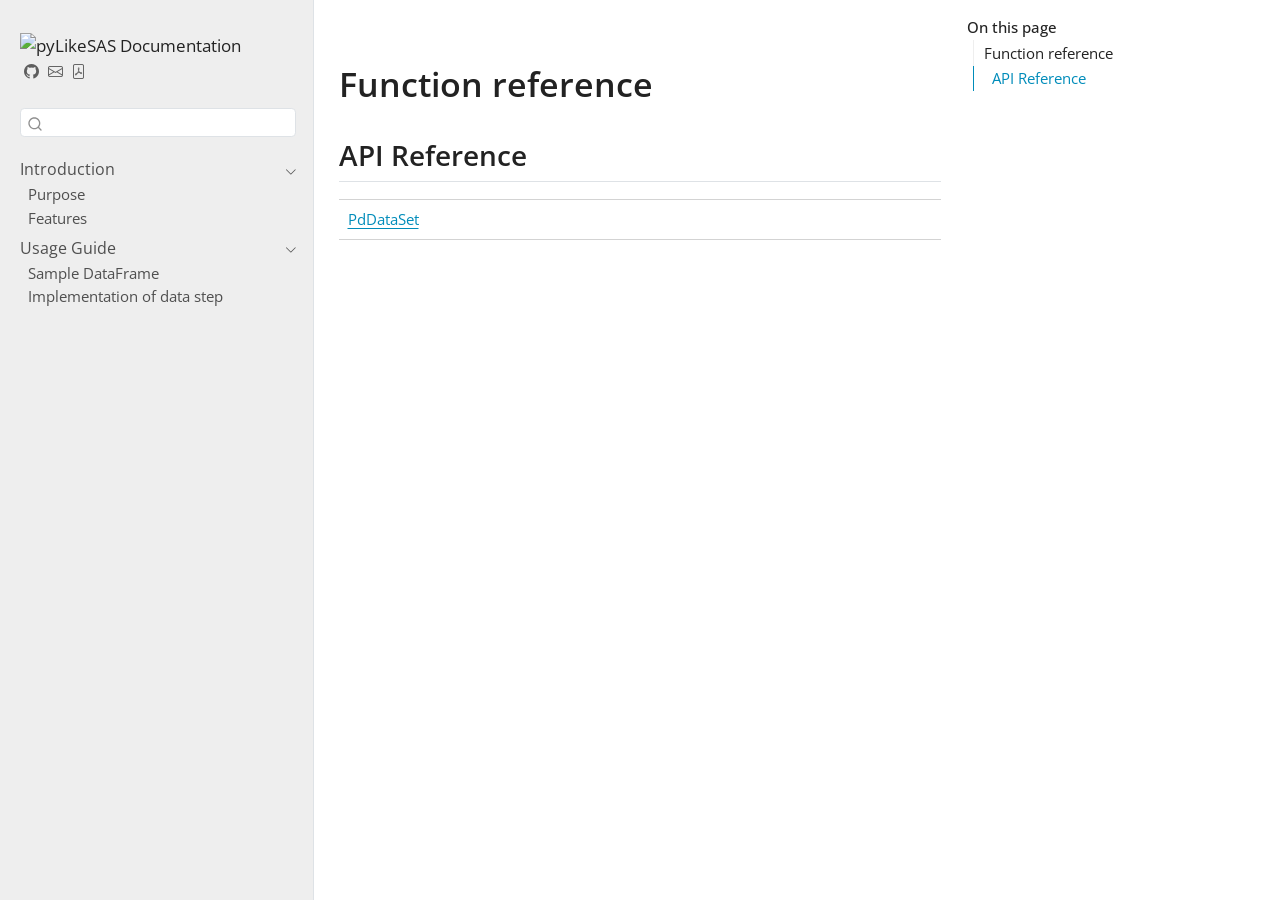
==== docs/reference/index.html @ 1b41780c "added /docs to comply with setting of gh pages" ====
<!DOCTYPE html>
<html xmlns="http://www.w3.org/1999/xhtml" lang="en" xml:lang="en"><head>

<meta charset="utf-8">
<meta name="generator" content="quarto-1.9.36">

<meta name="viewport" content="width=device-width, initial-scale=1.0, user-scalable=yes">


<title>index</title>
<style>
/* Default styles provided by pandoc.
** See https://pandoc.org/MANUAL.html#variables-for-html for config info.
*/
code{white-space: pre-wrap;}
span.smallcaps{font-variant: small-caps;}
div.columns{display: flex; gap: min(4vw, 1.5em);}
div.column{flex: auto; overflow-x: auto;}
div.hanging-indent{margin-left: 1.5em; text-indent: -1.5em;}
ul.task-list{list-style: none;}
ul.task-list li input[type="checkbox"] {
  width: 0.8em;
  margin: 0 0.8em 0.2em -1em; /* quarto-specific, see https://github.com/quarto-dev/quarto-cli/issues/4556 */ 
  vertical-align: middle;
}
</style>


<script src="../site_libs/quarto-nav/quarto-nav.js"></script>
<script src="../site_libs/quarto-nav/headroom.min.js"></script>
<script src="../site_libs/clipboard/clipboard.min.js"></script>
<script src="../site_libs/quarto-search/autocomplete.umd.js"></script>
<script src="../site_libs/quarto-search/fuse.min.js"></script>
<script src="../site_libs/quarto-search/quarto-search.js"></script>
<meta name="quarto:offset" content="../">
<script src="../site_libs/quarto-html/quarto.js" type="module"></script>
<script src="../site_libs/quarto-html/tabsets/tabsets.js" type="module"></script>
<script src="../site_libs/quarto-html/popper.min.js"></script>
<script src="../site_libs/quarto-html/tippy.umd.min.js"></script>
<script src="../site_libs/quarto-html/anchor.min.js"></script>
<link href="../site_libs/quarto-html/tippy.css" rel="stylesheet">
<link href="../site_libs/quarto-html/quarto-syntax-highlighting-6b946396810233e5ce30c40e93c9c235.css" rel="stylesheet" id="quarto-text-highlighting-styles">
<script src="../site_libs/bootstrap/bootstrap.min.js"></script>
<link href="../site_libs/bootstrap/bootstrap-icons.css" rel="stylesheet">
<link href="../site_libs/bootstrap/bootstrap-2acffc712711a44db399ac0c8c49660f.min.css" rel="stylesheet" append-hash="true" id="quarto-bootstrap" data-mode="light">
<script id="quarto-search-options" type="application/json">{
  "location": "sidebar",
  "copy-button": false,
  "collapse-after": 3,
  "panel-placement": "start",
  "type": "textbox",
  "limit": 50,
  "keyboard-shortcut": [
    "f",
    "/",
    "s"
  ],
  "show-item-context": false,
  "language": {
    "search-no-results-text": "No results",
    "search-matching-documents-text": "matching documents",
    "search-copy-link-title": "Copy link to search",
    "search-hide-matches-text": "Hide additional matches",
    "search-more-match-text": "more match in this document",
    "search-more-matches-text": "more matches in this document",
    "search-clear-button-title": "Clear",
    "search-text-placeholder": "",
    "search-detached-cancel-button-title": "Cancel",
    "search-submit-button-title": "Submit",
    "search-label": "Search"
  }
}</script>


<link rel="stylesheet" href="../styles.css">
</head>

<body class="nav-sidebar docked quarto-light">

<div id="quarto-search-results"></div>
  <header id="quarto-header" class="headroom fixed-top">
  <nav class="quarto-secondary-nav">
    <div class="container-fluid d-flex">
      <button type="button" class="quarto-btn-toggle btn" data-bs-toggle="collapse" role="button" data-bs-target=".quarto-sidebar-collapse-item" aria-controls="quarto-sidebar" aria-expanded="false" aria-label="Toggle sidebar navigation" onclick="if (window.quartoToggleHeadroom) { window.quartoToggleHeadroom(); }">
        <i class="bi bi-layout-text-sidebar-reverse"></i>
      </button>
        <nav class="quarto-page-breadcrumbs" aria-label="breadcrumb"><ol class="breadcrumb"></ol></nav>
        <a class="flex-grow-1" role="navigation" data-bs-toggle="collapse" data-bs-target=".quarto-sidebar-collapse-item" aria-controls="quarto-sidebar" aria-expanded="false" aria-label="Toggle sidebar navigation" onclick="if (window.quartoToggleHeadroom) { window.quartoToggleHeadroom(); }">      
        </a>
      <button type="button" class="btn quarto-search-button" aria-label="Search" onclick="window.quartoOpenSearch();">
        <i class="bi bi-search"></i>
      </button>
    </div>
  </nav>
</header>
<!-- content -->
<div id="quarto-content" class="quarto-container page-columns page-rows-contents page-layout-full">
<!-- sidebar -->
  <nav id="quarto-sidebar" class="sidebar collapse collapse-horizontal quarto-sidebar-collapse-item sidebar-navigation docked overflow-auto">
    <div class="pt-lg-2 mt-2 text-left sidebar-header">
      <a href="../index.html" class="sidebar-logo-link">
      <img src="../images/pyLikeSAS_logo.png" alt="pyLikeSAS Documentation" class="sidebar-logo light-content py-0 d-lg-inline d-none">
      <img src="../images/pyLikeSAS_logo.png" alt="pyLikeSAS Documentation" class="sidebar-logo dark-content py-0 d-lg-inline d-none">
      </a>
      <div class="sidebar-tools-main tools-wide">
    <a href="https://github.com/PulpanJ/pyLikeSAS" title="" class="quarto-navigation-tool px-1" aria-label=""><i class="bi bi-github"></i></a>
    <a href="mailto:pulpanj@volny.cz" title="" class="quarto-navigation-tool px-1" aria-label=""><i class="bi bi-envelope"></i></a>
    <a href="../mybook.pdf" title="" class="quarto-navigation-tool px-1" aria-label=""><i class="bi bi-file-pdf"></i></a>
</div>
      </div>
        <div class="mt-2 flex-shrink-0 align-items-center">
        <div class="sidebar-search">
        <div id="quarto-search" class="" title="Search"></div>
        </div>
        </div>
    <div class="sidebar-menu-container"> 
    <ul class="list-unstyled mt-1">
        <li class="sidebar-item sidebar-item-section">
      <div class="sidebar-item-container"> 
            <a href="../index.html" class="sidebar-item-text sidebar-link">
 <span class="menu-text">Introduction</span></a>
          <a class="sidebar-item-toggle text-start" data-bs-toggle="collapse" data-bs-target="#" role="navigation" aria-expanded="true" aria-label="Toggle section">
            <i class="bi bi-chevron-right ms-2"></i>
          </a> 
      </div>
      <ul id="" class="collapse list-unstyled sidebar-section depth1 show">  
          <li class="sidebar-item">
  <div class="sidebar-item-container"> 
  <a href="../Purpose.html" class="sidebar-item-text sidebar-link">
 <span class="menu-text">Purpose</span></a>
  </div>
</li>
          <li class="sidebar-item">
  <div class="sidebar-item-container"> 
  <a href="../pyLikeSAS.html" class="sidebar-item-text sidebar-link">
 <span class="menu-text">Features</span></a>
  </div>
</li>
      </ul>
  </li>
        <li class="sidebar-item sidebar-item-section">
      <div class="sidebar-item-container"> 
            <a class="sidebar-item-text sidebar-link text-start" data-bs-toggle="collapse" data-bs-target="#quarto-sidebar-section-1" role="navigation" aria-expanded="true">
 <span class="menu-text">Usage Guide</span></a>
          <a class="sidebar-item-toggle text-start" data-bs-toggle="collapse" data-bs-target="#quarto-sidebar-section-1" role="navigation" aria-expanded="true" aria-label="Toggle section">
            <i class="bi bi-chevron-right ms-2"></i>
          </a> 
      </div>
      <ul id="quarto-sidebar-section-1" class="collapse list-unstyled sidebar-section depth1 show">  
          <li class="sidebar-item">
  <div class="sidebar-item-container"> 
  <a href="../SampleDataFrame.html" class="sidebar-item-text sidebar-link">
 <span class="menu-text">Sample DataFrame</span></a>
  </div>
</li>
          <li class="sidebar-item">
  <div class="sidebar-item-container"> 
  <a href="../Implementationsofdatastep.html" class="sidebar-item-text sidebar-link">
 <span class="menu-text">Implementation of data step</span></a>
  </div>
</li>
      </ul>
  </li>
    </ul>
    </div>
</nav>
<div id="quarto-sidebar-glass" class="quarto-sidebar-collapse-item" data-bs-toggle="collapse" data-bs-target=".quarto-sidebar-collapse-item"></div>
<!-- margin-sidebar -->
    <div id="quarto-margin-sidebar" class="sidebar margin-sidebar">
        <nav id="TOC" role="doc-toc" class="toc-active" data-toc-expanded="-1">
    <h2 id="toc-title">On this page</h2>
   
  <ul>
  <li><a href="#function-reference" id="toc-function-reference" class="nav-link active" data-scroll-target="#function-reference">Function reference</a>
  <ul>
  <li><a href="#api-reference" id="toc-api-reference" class="nav-link" data-scroll-target="#api-reference">API Reference</a></li>
  </ul></li>
  </ul>
</nav>
    </div>
<!-- main -->
<main class="content column-body" id="quarto-document-content"><header id="title-block-header" class="quarto-title-block"></header>




<section id="function-reference" class="level1 doc doc-index">
<h1 class="doc doc-index">Function reference</h1>
<section id="api-reference" class="level2">
<h2 class="anchored" data-anchor-id="api-reference">API Reference</h2>
<table class="caption-top table">
<tbody>
<tr class="odd">
<td><a href="../reference/PdDataSet.html#pyLikeSAS.PdDataSet">PdDataSet</a></td>
<td></td>
</tr>
</tbody>
</table>


</section>
</section>

<a onclick="window.scrollTo(0, 0); return false;" role="button" id="quarto-back-to-top"><i class="bi bi-arrow-up"></i> Back to top</a></main> <!-- /main -->
<script id="quarto-html-after-body" type="application/javascript">
  window.document.addEventListener("DOMContentLoaded", function (event) {
    const icon = "";
    const anchorJS = new window.AnchorJS();
    anchorJS.options = {
      placement: 'right',
      icon: icon
    };
    anchorJS.add('.anchored');
    const isCodeAnnotation = (el) => {
      for (const clz of el.classList) {
        if (clz.startsWith('code-annotation-')) {                     
          return true;
        }
      }
      return false;
    }
    const onCopySuccess = function(e) {
      // button target
      const button = e.trigger;
      // don't keep focus
      button.blur();
      // flash "checked"
      button.classList.add('code-copy-button-checked');
      var currentTitle = button.getAttribute("title");
      button.setAttribute("title", "Copied!");
      let tooltip;
      if (window.bootstrap) {
        button.setAttribute("data-bs-toggle", "tooltip");
        button.setAttribute("data-bs-placement", "left");
        button.setAttribute("data-bs-title", "Copied!");
        tooltip = new bootstrap.Tooltip(button, 
          { trigger: "manual", 
            customClass: "code-copy-button-tooltip",
            offset: [0, -8]});
        tooltip.show();    
      }
      setTimeout(function() {
        if (tooltip) {
          tooltip.hide();
          button.removeAttribute("data-bs-title");
          button.removeAttribute("data-bs-toggle");
          button.removeAttribute("data-bs-placement");
        }
        button.setAttribute("title", currentTitle);
        button.classList.remove('code-copy-button-checked');
      }, 1000);
      // clear code selection
      e.clearSelection();
    }
    const getTextToCopy = function(trigger) {
      const outerScaffold = trigger.parentElement.cloneNode(true);
      const codeEl = outerScaffold.querySelector('code');
      for (const childEl of codeEl.children) {
        if (isCodeAnnotation(childEl)) {
          childEl.remove();
        }
      }
      return codeEl.innerText;
    }
    const clipboard = new window.ClipboardJS('.code-copy-button:not([data-in-quarto-modal])', {
      text: getTextToCopy
    });
    clipboard.on('success', onCopySuccess);
    if (window.document.getElementById('quarto-embedded-source-code-modal')) {
      const clipboardModal = new window.ClipboardJS('.code-copy-button[data-in-quarto-modal]', {
        text: getTextToCopy,
        container: window.document.getElementById('quarto-embedded-source-code-modal')
      });
      clipboardModal.on('success', onCopySuccess);
    }
      var localhostRegex = new RegExp(/^(?:http|https):\/\/localhost\:?[0-9]*\//);
      var mailtoRegex = new RegExp(/^mailto:/);
        var filterRegex = new RegExp('/' + window.location.host + '/');
      var isInternal = (href) => {
          return filterRegex.test(href) || localhostRegex.test(href) || mailtoRegex.test(href);
      }
      // Inspect non-navigation links and adorn them if external
     var links = window.document.querySelectorAll('a[href]:not(.nav-link):not(.navbar-brand):not(.toc-action):not(.sidebar-link):not(.sidebar-item-toggle):not(.pagination-link):not(.no-external):not([aria-hidden]):not(.dropdown-item):not(.quarto-navigation-tool):not(.about-link)');
      for (var i=0; i<links.length; i++) {
        const link = links[i];
        if (!isInternal(link.href)) {
          // undo the damage that might have been done by quarto-nav.js in the case of
          // links that we want to consider external
          if (link.dataset.originalHref !== undefined) {
            link.href = link.dataset.originalHref;
          }
            // target, if specified
            link.setAttribute("target", "_blank");
            if (link.getAttribute("rel") === null) {
              link.setAttribute("rel", "noopener");
            }
            // default icon
            link.classList.add("external");
        }
      }
    function tippyHover(el, contentFn, onTriggerFn, onUntriggerFn) {
      const config = {
        allowHTML: true,
        maxWidth: 500,
        delay: 100,
        arrow: false,
        appendTo: function(el) {
            return el.parentElement;
        },
        interactive: true,
        interactiveBorder: 10,
        theme: 'quarto',
        placement: 'bottom-start',
      };
      if (contentFn) {
        config.content = contentFn;
      }
      if (onTriggerFn) {
        config.onTrigger = onTriggerFn;
      }
      if (onUntriggerFn) {
        config.onUntrigger = onUntriggerFn;
      }
      window.tippy(el, config); 
    }
    const noterefs = window.document.querySelectorAll('a[role="doc-noteref"]');
    for (var i=0; i<noterefs.length; i++) {
      const ref = noterefs[i];
      tippyHover(ref, function() {
        // use id or data attribute instead here
        let href = ref.getAttribute('data-footnote-href') || ref.getAttribute('href');
        try { href = new URL(href).hash; } catch {}
        const id = href.replace(/^#\/?/, "");
        const note = window.document.getElementById(id);
        if (note) {
          return note.innerHTML;
        } else {
          return "";
        }
      });
    }
    const xrefs = window.document.querySelectorAll('a.quarto-xref');
    const processXRef = (id, note) => {
      // Strip column container classes
      const stripColumnClz = (el) => {
        el.classList.remove("page-full", "page-columns");
        if (el.children) {
          for (const child of el.children) {
            stripColumnClz(child);
          }
        }
      }
      stripColumnClz(note)
      if (id === null || id.startsWith('sec-')) {
        // Special case sections, only their first couple elements
        const container = document.createElement("div");
        if (note.children && note.children.length > 2) {
          container.appendChild(note.children[0].cloneNode(true));
          for (let i = 1; i < note.children.length; i++) {
            const child = note.children[i];
            if (child.tagName === "P" && child.innerText === "") {
              continue;
            } else {
              container.appendChild(child.cloneNode(true));
              break;
            }
          }
          if (window.Quarto?.typesetMath) {
            window.Quarto.typesetMath(container);
          }
          return container.innerHTML
        } else {
          if (window.Quarto?.typesetMath) {
            window.Quarto.typesetMath(note);
          }
          return note.innerHTML;
        }
      } else {
        // Remove any anchor links if they are present
        const anchorLink = note.querySelector('a.anchorjs-link');
        if (anchorLink) {
          anchorLink.remove();
        }
        if (window.Quarto?.typesetMath) {
          window.Quarto.typesetMath(note);
        }
        if (note.classList.contains("callout")) {
          return note.outerHTML;
        } else {
          return note.innerHTML;
        }
      }
    }
    for (var i=0; i<xrefs.length; i++) {
      const xref = xrefs[i];
      tippyHover(xref, undefined, function(instance) {
        instance.disable();
        let url = xref.getAttribute('href');
        let hash = undefined; 
        if (url.startsWith('#')) {
          hash = url;
        } else {
          try { hash = new URL(url).hash; } catch {}
        }
        if (hash) {
          const id = hash.replace(/^#\/?/, "");
          const note = window.document.getElementById(id);
          if (note !== null) {
            try {
              const html = processXRef(id, note.cloneNode(true));
              instance.setContent(html);
            } finally {
              instance.enable();
              instance.show();
            }
          } else {
            // See if we can fetch this
            fetch(url.split('#')[0])
            .then(res => res.text())
            .then(html => {
              const parser = new DOMParser();
              const htmlDoc = parser.parseFromString(html, "text/html");
              const note = htmlDoc.getElementById(id);
              if (note !== null) {
                const html = processXRef(id, note);
                instance.setContent(html);
              } 
            }).finally(() => {
              instance.enable();
              instance.show();
            });
          }
        } else {
          // See if we can fetch a full url (with no hash to target)
          // This is a special case and we should probably do some content thinning / targeting
          fetch(url)
          .then(res => res.text())
          .then(html => {
            const parser = new DOMParser();
            const htmlDoc = parser.parseFromString(html, "text/html");
            const note = htmlDoc.querySelector('main.content');
            if (note !== null) {
              // This should only happen for chapter cross references
              // (since there is no id in the URL)
              // remove the first header
              if (note.children.length > 0 && note.children[0].tagName === "HEADER") {
                note.children[0].remove();
              }
              const html = processXRef(null, note);
              instance.setContent(html);
            } 
          }).finally(() => {
            instance.enable();
            instance.show();
          });
        }
      }, function(instance) {
      });
    }
        let selectedAnnoteEl;
        const selectorForAnnotation = ( cell, annotation) => {
          let cellAttr = 'data-code-cell="' + cell + '"';
          let lineAttr = 'data-code-annotation="' +  annotation + '"';
          const selector = 'span[' + cellAttr + '][' + lineAttr + ']';
          return selector;
        }
        const selectCodeLines = (annoteEl) => {
          const doc = window.document;
          const targetCell = annoteEl.getAttribute("data-target-cell");
          const targetAnnotation = annoteEl.getAttribute("data-target-annotation");
          const annoteSpan = window.document.querySelector(selectorForAnnotation(targetCell, targetAnnotation));
          const lines = annoteSpan.getAttribute("data-code-lines").split(",");
          const lineIds = lines.map((line) => {
            return targetCell + "-" + line;
          })
          let top = null;
          let height = null;
          let parent = null;
          if (lineIds.length > 0) {
              //compute the position of the single el (top and bottom and make a div)
              const el = window.document.getElementById(lineIds[0]);
              top = el.offsetTop;
              height = el.offsetHeight;
              parent = el.parentElement.parentElement;
            if (lineIds.length > 1) {
              const lastEl = window.document.getElementById(lineIds[lineIds.length - 1]);
              const bottom = lastEl.offsetTop + lastEl.offsetHeight;
              height = bottom - top;
            }
            if (top !== null && height !== null && parent !== null) {
              // cook up a div (if necessary) and position it 
              let div = window.document.getElementById("code-annotation-line-highlight");
              if (div === null) {
                div = window.document.createElement("div");
                div.setAttribute("id", "code-annotation-line-highlight");
                div.style.position = 'absolute';
                parent.appendChild(div);
              }
              div.style.top = top - 2 + "px";
              div.style.height = height + 4 + "px";
              div.style.left = 0;
              let gutterDiv = window.document.getElementById("code-annotation-line-highlight-gutter");
              if (gutterDiv === null) {
                gutterDiv = window.document.createElement("div");
                gutterDiv.setAttribute("id", "code-annotation-line-highlight-gutter");
                gutterDiv.style.position = 'absolute';
                const codeCell = window.document.getElementById(targetCell);
                const gutter = codeCell.querySelector('.code-annotation-gutter');
                gutter.appendChild(gutterDiv);
              }
              gutterDiv.style.top = top - 2 + "px";
              gutterDiv.style.height = height + 4 + "px";
            }
            selectedAnnoteEl = annoteEl;
          }
        };
        const unselectCodeLines = () => {
          const elementsIds = ["code-annotation-line-highlight", "code-annotation-line-highlight-gutter"];
          elementsIds.forEach((elId) => {
            const div = window.document.getElementById(elId);
            if (div) {
              div.remove();
            }
          });
          selectedAnnoteEl = undefined;
        };
          // Handle positioning of the toggle
      window.addEventListener(
        "resize",
        throttle(() => {
          elRect = undefined;
          if (selectedAnnoteEl) {
            selectCodeLines(selectedAnnoteEl);
          }
        }, 10)
      );
      function throttle(fn, ms) {
      let throttle = false;
      let timer;
        return (...args) => {
          if(!throttle) { // first call gets through
              fn.apply(this, args);
              throttle = true;
          } else { // all the others get throttled
              if(timer) clearTimeout(timer); // cancel #2
              timer = setTimeout(() => {
                fn.apply(this, args);
                timer = throttle = false;
              }, ms);
          }
        };
      }
        // Attach click handler to the DT
        const annoteDls = window.document.querySelectorAll('dt[data-target-cell]');
        for (const annoteDlNode of annoteDls) {
          annoteDlNode.addEventListener('click', (event) => {
            const clickedEl = event.target;
            if (clickedEl !== selectedAnnoteEl) {
              unselectCodeLines();
              const activeEl = window.document.querySelector('dt[data-target-cell].code-annotation-active');
              if (activeEl) {
                activeEl.classList.remove('code-annotation-active');
              }
              selectCodeLines(clickedEl);
              clickedEl.classList.add('code-annotation-active');
            } else {
              // Unselect the line
              unselectCodeLines();
              clickedEl.classList.remove('code-annotation-active');
            }
          });
        }
    const findCites = (el) => {
      const parentEl = el.parentElement;
      if (parentEl) {
        const cites = parentEl.dataset.cites;
        if (cites) {
          return {
            el,
            cites: cites.split(' ')
          };
        } else {
          return findCites(el.parentElement)
        }
      } else {
        return undefined;
      }
    };
    var bibliorefs = window.document.querySelectorAll('a[role="doc-biblioref"]');
    for (var i=0; i<bibliorefs.length; i++) {
      const ref = bibliorefs[i];
      const citeInfo = findCites(ref);
      if (citeInfo) {
        tippyHover(citeInfo.el, function() {
          var popup = window.document.createElement('div');
          citeInfo.cites.forEach(function(cite) {
            var citeDiv = window.document.createElement('div');
            citeDiv.classList.add('hanging-indent');
            citeDiv.classList.add('csl-entry');
            var biblioDiv = window.document.getElementById('ref-' + cite);
            if (biblioDiv) {
              citeDiv.innerHTML = biblioDiv.innerHTML;
            }
            popup.appendChild(citeDiv);
          });
          return popup.innerHTML;
        });
      }
    }
  });
  </script>
</div> <!-- /content -->




</body></html>
---- docs/site_libs/quarto-html/tippy.css ----
.tippy-box[data-animation=fade][data-state=hidden]{opacity:0}[data-tippy-root]{max-width:calc(100vw - 10px)}.tippy-box{position:relative;background-color:#333;color:#fff;border-radius:4px;font-size:14px;line-height:1.4;white-space:normal;outline:0;transition-property:transform,visibility,opacity}.tippy-box[data-placement^=top]>.tippy-arrow{bottom:0}.tippy-box[data-placement^=top]>.tippy-arrow:before{bottom:-7px;left:0;border-width:8px 8px 0;border-top-color:initial;transform-origin:center top}.tippy-box[data-placement^=bottom]>.tippy-arrow{top:0}.tippy-box[data-placement^=bottom]>.tippy-arrow:before{top:-7px;left:0;border-width:0 8px 8px;border-bottom-color:initial;transform-origin:center bottom}.tippy-box[data-placement^=left]>.tippy-arrow{right:0}.tippy-box[data-placement^=left]>.tippy-arrow:before{border-width:8px 0 8px 8px;border-left-color:initial;right:-7px;transform-origin:center left}.tippy-box[data-placement^=right]>.tippy-arrow{left:0}.tippy-box[data-placement^=right]>.tippy-arrow:before{left:-7px;border-width:8px 8px 8px 0;border-right-color:initial;transform-origin:center right}.tippy-box[data-inertia][data-state=visible]{transition-timing-function:cubic-bezier(.54,1.5,.38,1.11)}.tippy-arrow{width:16px;height:16px;color:#333}.tippy-arrow:before{content:"";position:absolute;border-color:transparent;border-style:solid}.tippy-content{position:relative;padding:5px 9px;z-index:1}
---- docs/site_libs/quarto-html/quarto-syntax-highlighting-6b946396810233e5ce30c40e93c9c235.css ----
/* quarto syntax highlight colors */
:root {
  --quarto-hl-al-color: #ef2929;
  --quarto-hl-an-color: #8f5902;
  --quarto-hl-at-color: #204a87;
  --quarto-hl-bn-color: #0000cf;
  --quarto-hl-ch-color: #c4073a;
  --quarto-hl-co-color: #037e1e;
  --quarto-hl-cv-color: #037e1e;
  --quarto-hl-cn-color: #e60b16;
  --quarto-hl-cf-color: #204a87;
  --quarto-hl-dt-color: #204a87;
  --quarto-hl-dv-color: #0000cf;
  --quarto-hl-do-color: #03741f;
  --quarto-hl-er-color: #a40000;
  --quarto-hl-ex-color: inherit;
  --quarto-hl-fl-color: #0000cf;
  --quarto-hl-fu-color: #204a87;
  --quarto-hl-im-color: inherit;
  --quarto-hl-in-color: #8f5902;
  --quarto-hl-kw-color: #204a87;
  --quarto-hl-op-color: #0717c4;
  --quarto-hl-ot-color: #f4780b;
  --quarto-hl-pp-color: #8f5902;
  --quarto-hl-sc-color: #ce5c00;
  --quarto-hl-ss-color: #4e9a06;
  --quarto-hl-st-color: #b94704;
  --quarto-hl-va-color: #151dc1;
  --quarto-hl-vs-color: #4e9a06;
  --quarto-hl-wa-color: #f7073f;
}

/* other quarto variables */
:root {
  --quarto-font-monospace: SFMono-Regular, Menlo, Monaco, Consolas, "Liberation Mono", "Courier New", monospace;
}

/* syntax highlight based on Pandoc's rules */
/* Alert */
code span.al {
  color: #ef2929;
  font-style: inherit;
}

/* Annotation */
code span.an {
  color: #8f5902;
  font-weight: bold;
  font-style: italic;
}

/* Attribute */
code span.at {
  color: #204a87;
  font-style: inherit;
}

/* BaseN */
code span.bn {
  color: #0000cf;
  font-style: inherit;
}

/* ControlFlow */
code span.cf {
  color: #204a87;
  font-weight: bold;
  font-style: inherit;
  text-decoration: underline;
}

/* Char */
code span.ch {
  color: #c4073a;
  font-weight: bold;
  font-style: inherit;
}

/* Constant */
code span.cn {
  color: #e60b16;
  font-weight: bold;
  font-style: inherit;
}

/* Comment */
code span.co {
  color: #037e1e;
  font-weight: bold;
  font-style: italic;
}

/* CommentVar */
code span.cv {
  color: #037e1e;
  font-weight: bold;
  font-style: italic;
  text-decoration: underline;
}

/* Documentation */
code span.do {
  color: #03741f;
  font-weight: bold;
  font-style: italic;
}

/* DataType */
code span.dt {
  color: #204a87;
  font-style: inherit;
}

/* DecVal */
code span.dv {
  color: #0000cf;
  font-style: inherit;
}

/* Error */
code span.er {
  color: #a40000;
  font-weight: bold;
  font-style: inherit;
}

/* Extension */
code span.ex {
  font-style: inherit;
}

/* Float */
code span.fl {
  color: #0000cf;
  font-style: inherit;
}

/* Function */
code span.fu {
  color: #204a87;
  font-weight: bold;
  font-style: inherit;
  text-decoration: underline;
}

/* Import */
code span.im {
  font-style: inherit;
}

/* Information */
code span.in {
  color: #8f5902;
  font-weight: bold;
  font-style: italic;
}

/* Keyword */
code span.kw {
  color: #204a87;
  font-weight: bold;
  font-style: inherit;
  text-decoration: underline;
}

/* Operator */
code span.op {
  color: #0717c4;
  font-weight: bold;
  font-style: inherit;
}

/* Other */
code span.ot {
  color: #f4780b;
  font-style: inherit;
}

/* Preprocessor */
code span.pp {
  color: #8f5902;
  font-style: italic;
}

/* SpecialChar */
code span.sc {
  color: #ce5c00;
  font-weight: bold;
  font-style: inherit;
}

/* SpecialString */
code span.ss {
  color: #4e9a06;
  font-style: inherit;
}

/* String */
code span.st {
  color: #b94704;
  font-weight: bold;
  font-style: inherit;
}

/* Variable */
code span.va {
  color: #151dc1;
  font-weight: bold;
  font-style: inherit;
}

/* VerbatimString */
code span.vs {
  color: #4e9a06;
  font-style: inherit;
}

/* Warning */
code span.wa {
  color: #f7073f;
  font-weight: bold;
  font-style: italic;
}

.prevent-inlining {
  content: "</";
}

/*# sourceMappingURL=eaf80c912870cfd40461cebea58c818c.css.map */
---- docs/styles.css ----
.quarto-page-breadcrumbs .breadcrumb-item,
.quarto-page-breadcrumbs .breadcrumb-item a {
    text-transform: none !important;
}
/* .quarto-page-breadcrumbs {
    position: sticky !important;
    top: 3.5rem;
    z-index: 1000;
    background: var(--quarto-body-bg);
    padding-top: 0.5rem;
    padding-bottom: 0.5rem;
} 
*/
/* Always show all sidebar sections */
.sidebar .collapse {
    display: block !important;
    height: auto !important;
}

/* Hide the expand/collapse toggle arrows */
.sidebar .collapse-toggle {
    display: none !important;
}
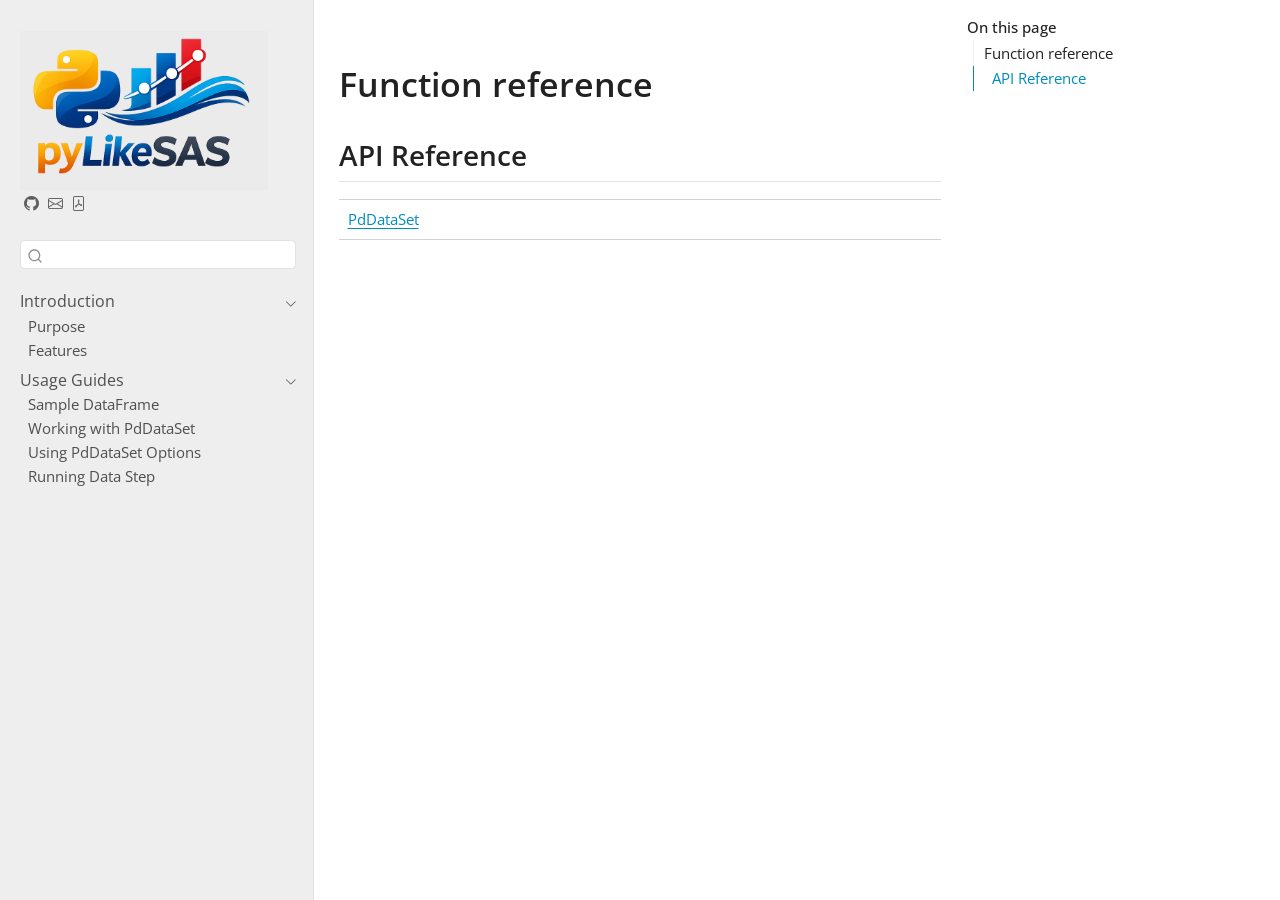
==== commit 3f78b7bd: "docs to gh pages" ====
--- a/docs/reference/index.html
+++ b/docs/reference/index.html
@@ -141,7 +141,7 @@
         <li class="sidebar-item sidebar-item-section">
       <div class="sidebar-item-container"> 
             <a class="sidebar-item-text sidebar-link text-start" data-bs-toggle="collapse" data-bs-target="#quarto-sidebar-section-1" role="navigation" aria-expanded="true">
- <span class="menu-text">Usage Guide</span></a>
+ <span class="menu-text">Usage Guides</span></a>
           <a class="sidebar-item-toggle text-start" data-bs-toggle="collapse" data-bs-target="#quarto-sidebar-section-1" role="navigation" aria-expanded="true" aria-label="Toggle section">
             <i class="bi bi-chevron-right ms-2"></i>
           </a> 
@@ -155,8 +155,20 @@
 </li>
           <li class="sidebar-item">
   <div class="sidebar-item-container"> 
-  <a href="../Implementationsofdatastep.html" class="sidebar-item-text sidebar-link">
- <span class="menu-text">Implementation of data step</span></a>
+  <a href="../WorkingwithPdDataSet.html" class="sidebar-item-text sidebar-link">
+ <span class="menu-text">Working with PdDataSet</span></a>
+  </div>
+</li>
+          <li class="sidebar-item">
+  <div class="sidebar-item-container"> 
+  <a href="../UsageofPdDataSetoptions.html" class="sidebar-item-text sidebar-link">
+ <span class="menu-text">Using PdDataSet Options</span></a>
+  </div>
+</li>
+          <li class="sidebar-item">
+  <div class="sidebar-item-container"> 
+  <a href="../ImplementationsofDataStep.html" class="sidebar-item-text sidebar-link">
+ <span class="menu-text">Running Data Step</span></a>
   </div>
 </li>
       </ul>
